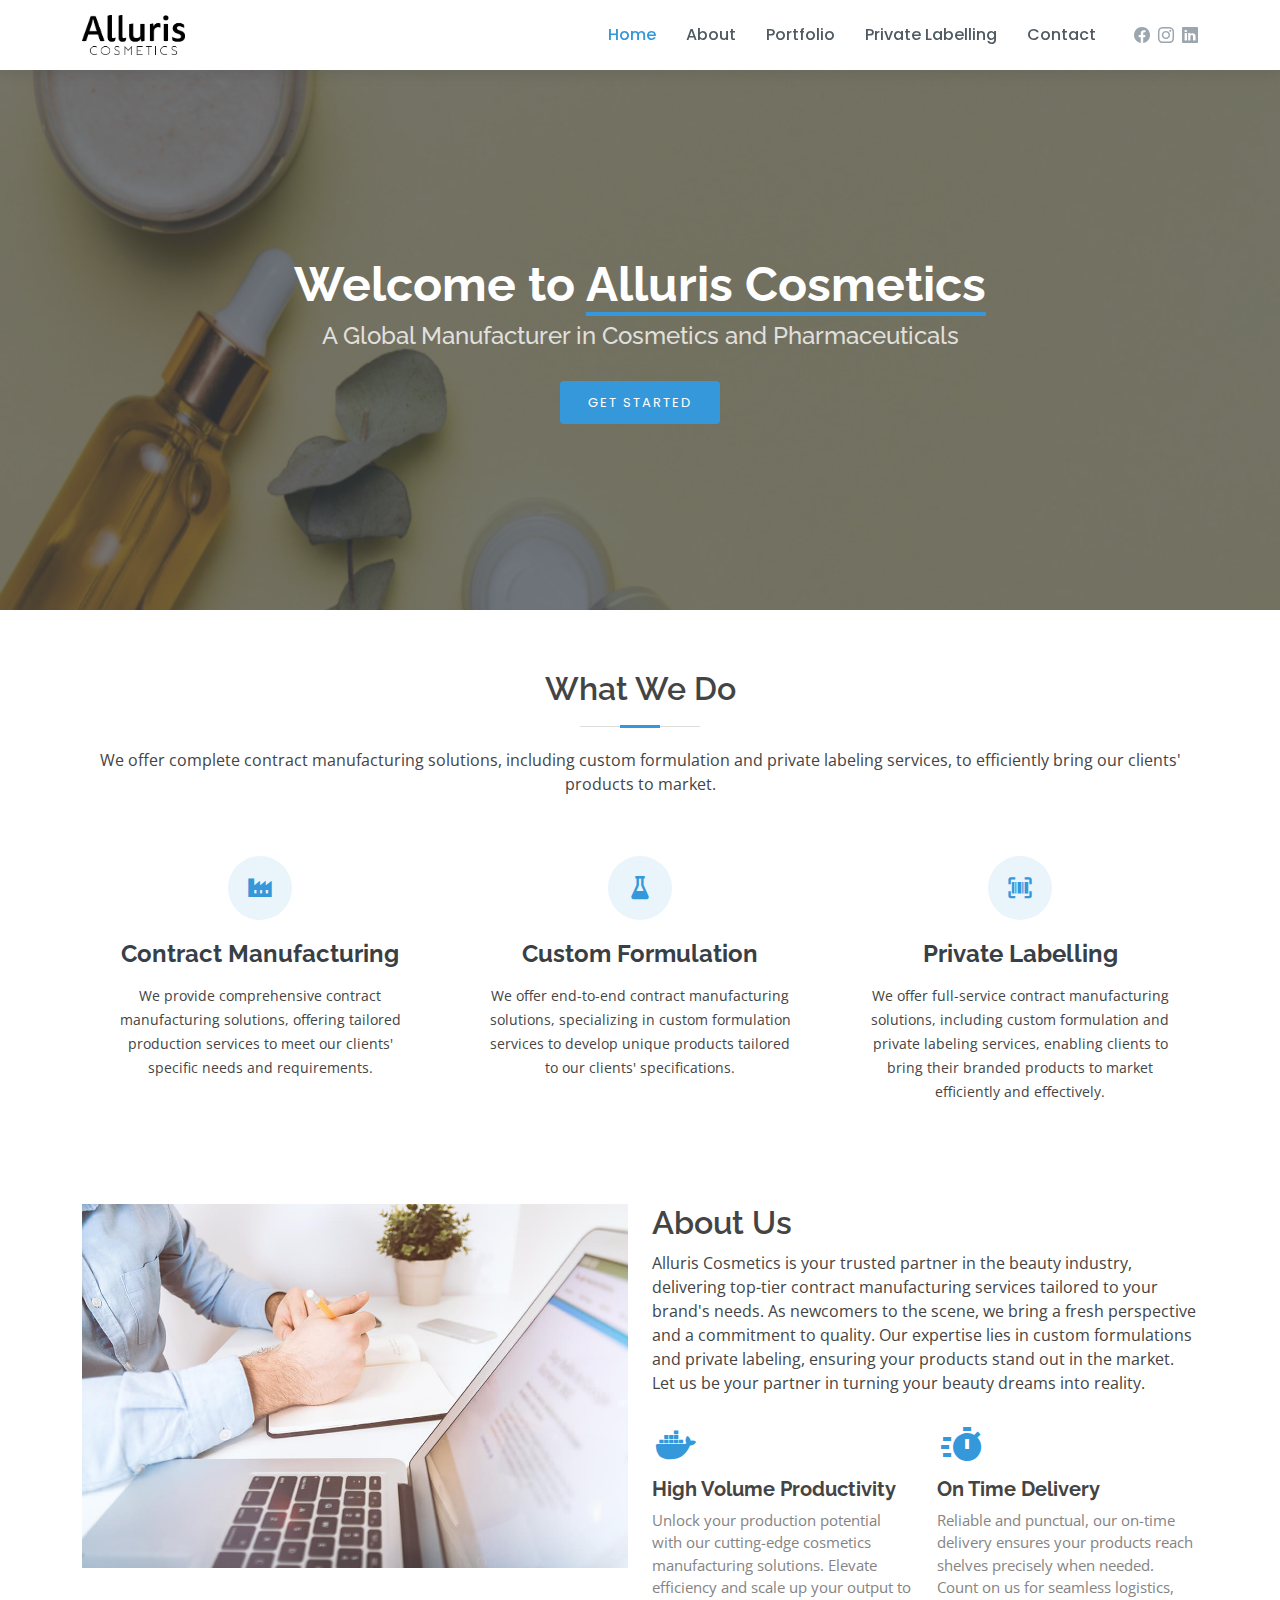
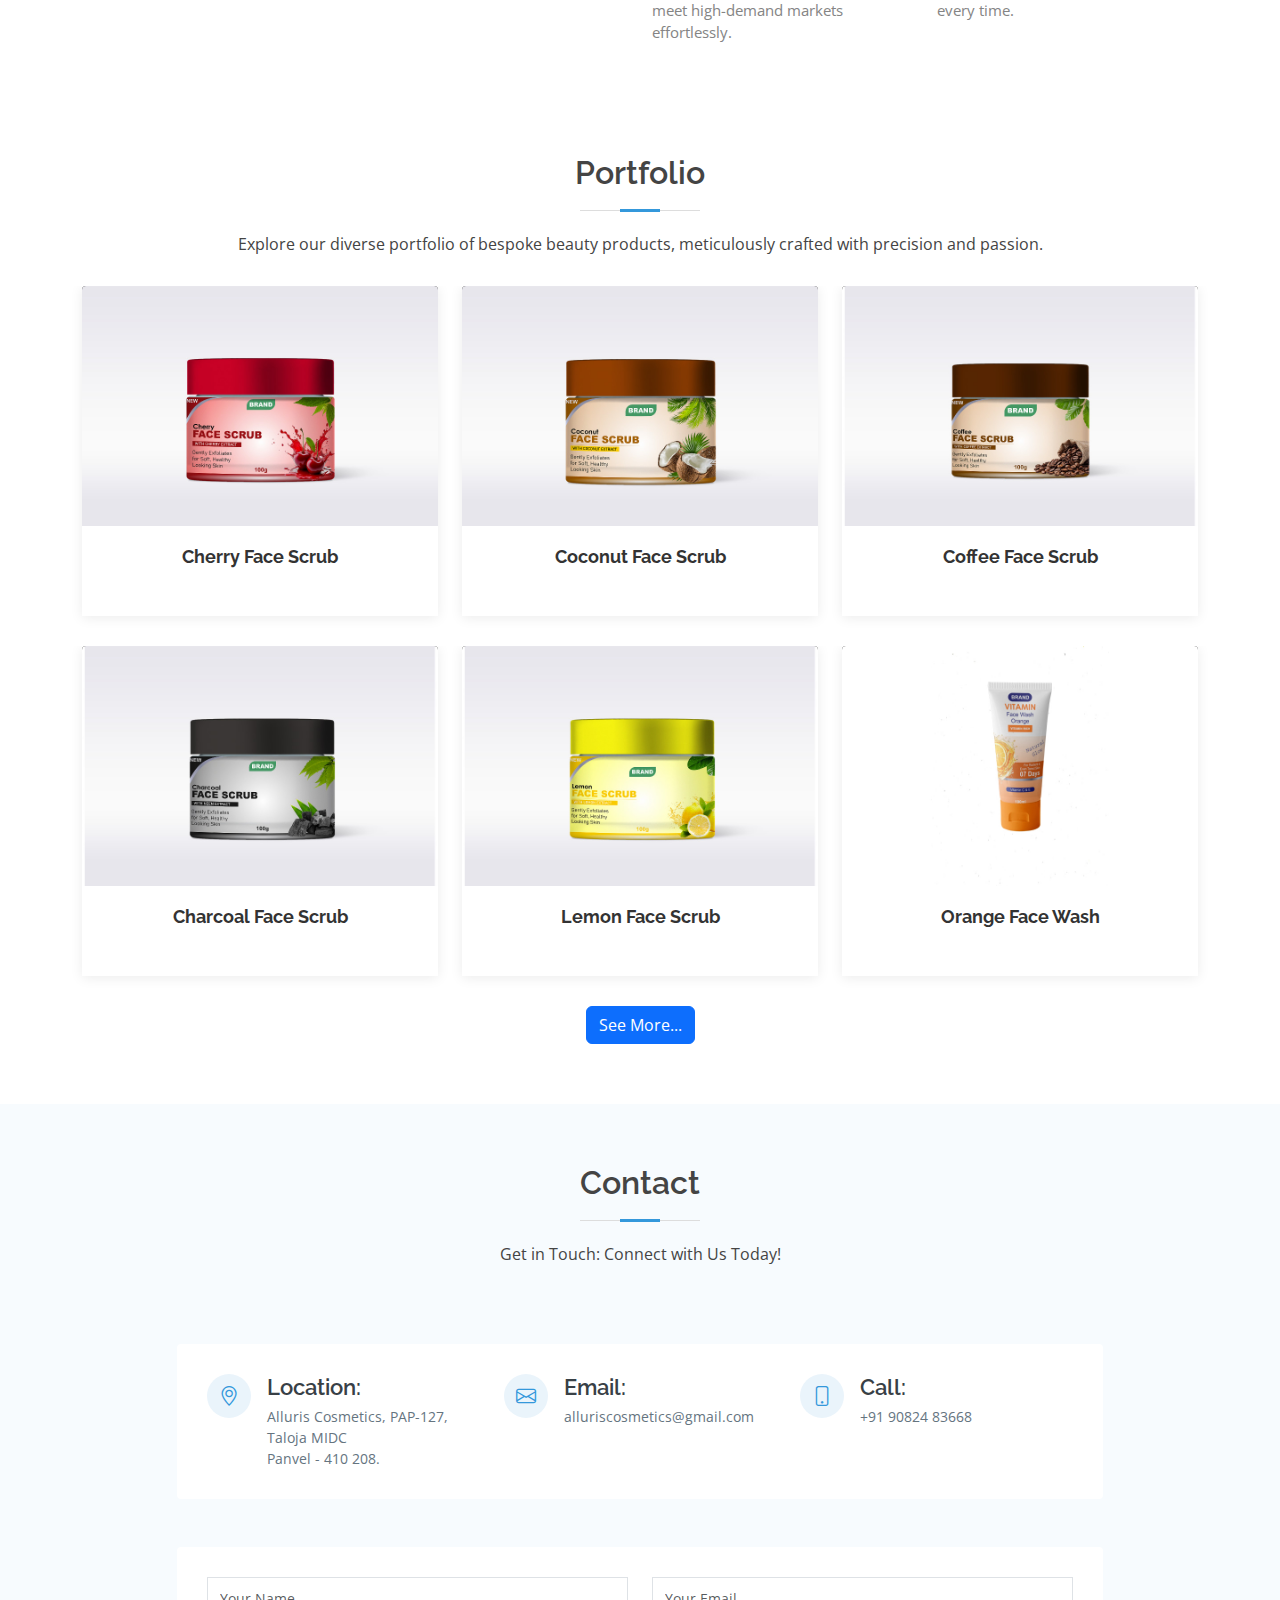
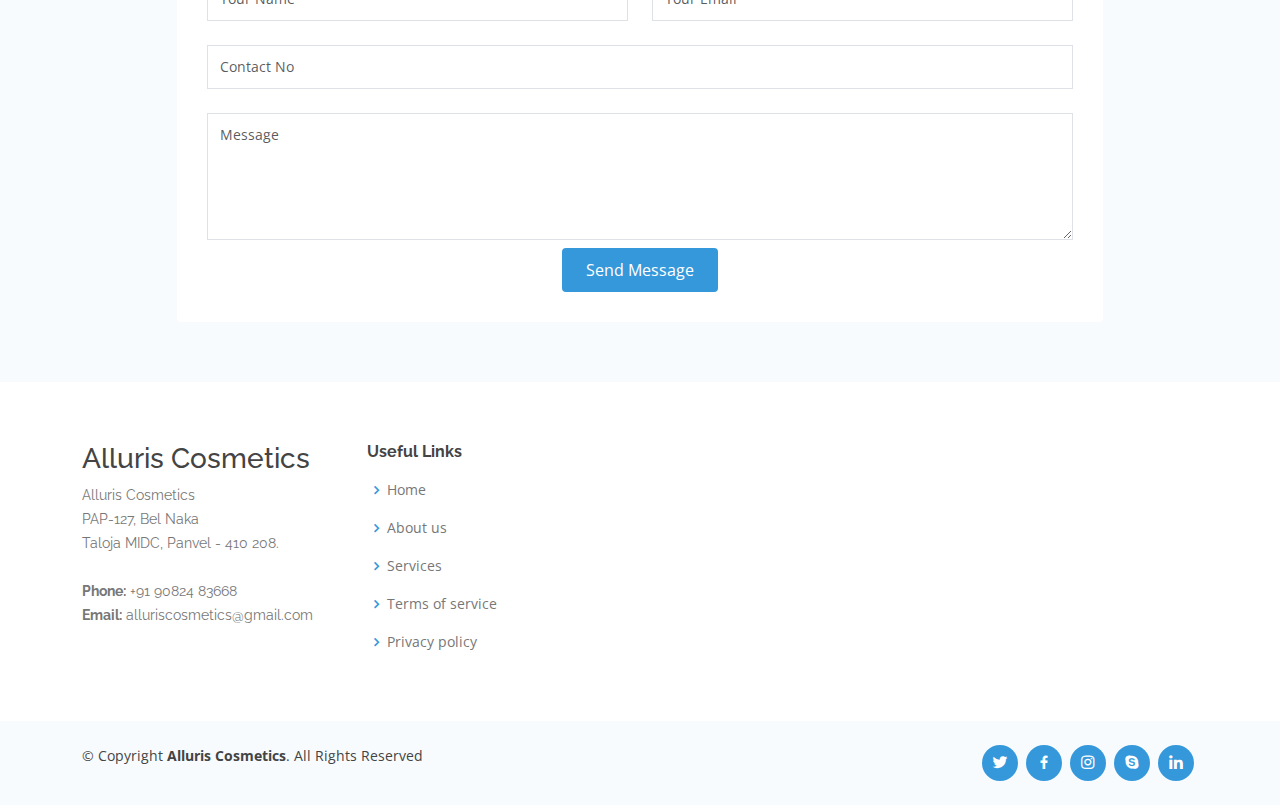
==== index.html @ 61f26ea5 "New Project" ====
<!DOCTYPE html>
<html lang="en">

<head>
  <meta charset="utf-8">
  <meta content="width=device-width, initial-scale=1.0" name="viewport">

  <title>Alluris Cosmetics</title>
  <meta content="" name="description">
  <meta content="" name="keywords">

  <!-- Favicons -->
  <link href="assets/img/favicon.png" rel="icon">
  <link href="assets/img/apple-touch-icon.png" rel="apple-touch-icon">

  <!-- Google Fonts -->
  <link href="https://fonts.googleapis.com/css?family=Open+Sans:300,300i,400,400i,600,600i,700,700i|Raleway:300,300i,400,400i,500,500i,600,600i,700,700i|Poppins:300,300i,400,400i,500,500i,600,600i,700,700i" rel="stylesheet">

  <!-- Vendor CSS Files -->
  <link href="assets/vendor/bootstrap/css/bootstrap.min.css" rel="stylesheet">
  <link href="assets/vendor/bootstrap-icons/bootstrap-icons.css" rel="stylesheet">
  <link href="assets/vendor/boxicons/css/boxicons.min.css" rel="stylesheet">
  <link href="assets/vendor/glightbox/css/glightbox.min.css" rel="stylesheet">
  <link href="assets/vendor/swiper/swiper-bundle.min.css" rel="stylesheet">

  <!-- Template Main CSS File -->
  <link href="assets/css/style.css" rel="stylesheet">

  <!-- =======================================================
  * Template Name: Lumia
  * Template URL: https://bootstrapmade.com/lumia-bootstrap-business-template/
  * Updated: Mar 17 2024 with Bootstrap v5.3.3
  * Author: BootstrapMade.com
  * License: https://bootstrapmade.com/license/
  ======================================================== -->
</head>

<body>

  <!-- ======= Header ======= -->
  <header id="header" class="fixed-top d-flex align-items-center">
    <div class="container d-flex align-items-center">

      <div class="logo me-auto">
        <!--<h1><a href="index.html">Alluris Cosmetics</a></h1> -->
        <!-- Uncomment below if you prefer to use an image logo -->
         <a href="index.html"><img src="assets/img/logo.png" alt="" class="img-fluid"></a>
      </div>

      <nav id="navbar" class="navbar order-last order-lg-0">
        <ul>
          <li><a class="nav-link scrollto active" href="index.html">Home</a></li>
          <li><a class="nav-link scrollto" href="aboutus.html">About</a></li>
          <li><a class="nav-link scrollto " href="portfolio.html">Portfolio</a></li>
          <li><a class="nav-link scrollto" href="privatelabelling.html">Private Labelling</a></li>
          <!-- <li class="dropdown"><a href="#"><span>Drop Down</span> <i class="bi bi-chevron-down"></i></a>
            <ul>
              <li><a href="#">Drop Down 1</a></li>
              <li class="dropdown"><a href="#"><span>Deep Drop Down</span> <i class="bi bi-chevron-right"></i></a>
                <ul>
                  <li><a href="#">Deep Drop Down 1</a></li>
                  <li><a href="#">Deep Drop Down 2</a></li>
                  <li><a href="#">Deep Drop Down 3</a></li>
                  <li><a href="#">Deep Drop Down 4</a></li>
                  <li><a href="#">Deep Drop Down 5</a></li>
                </ul>
              </li>
              <li><a href="#">Drop Down 2</a></li>
              <li><a href="#">Drop Down 3</a></li>
              <li><a href="#">Drop Down 4</a></li>
            </ul>
          </li> -->
          <li><a class="nav-link scrollto" href="contactus.html">Contact</a></li>
        </ul>
        <i class="bi bi-list mobile-nav-toggle"></i>
      </nav><!-- .navbar -->

      <div class="header-social-links d-flex align-items-center">
        <a href="https://www.facebook.com/profile.php?id=61558745377913" class="facebook"><i class="bi bi-facebook"></i></a>
        <a href="https://www.instagram.com/alluriscosmetics/" class="instagram"><i class="bi bi-instagram"></i></a>
        <a href="https://www.linkedin.com/in/alluriscosmetics/" class="linkedin"><i class="bi bi-linkedin"></i></i></a>
      </div>

    </div>
  </header><!-- End Header -->

  <!-- ======= Hero Section ======= -->
  <section id="hero" class="d-flex flex-column justify-content-center align-items-center">
    <div class="container text-center text-md-left" data-aos="fade-up">
      <h1>Welcome to <span>Alluris Cosmetics</span></h1>
      <h2>A Global Manufacturer in Cosmetics and Pharmaceuticals</h2>
      <a href="#about" class="btn-get-started scrollto">Get Started</a>
    </div>
  </section><!-- End Hero -->

  <main id="main">

    <!-- ======= What We Do Section ======= -->
    <section id="what-we-do" class="what-we-do">
      <div class="container">

        <div class="section-title">
          <h2>What We Do</h2>
          <p>We offer complete contract manufacturing solutions, including custom formulation and private labeling services, to efficiently bring our clients' products to market.</p>
        </div>

        <div class="row">
          <div class="col-lg-4 col-md-6 d-flex align-items-stretch">
            <div class="icon-box">
              <div class="icon"><i class="bx bxs-factory"></i></div>
              <h4><a href="">Contract Manufacturing</a></h4>
              <p>We provide comprehensive contract manufacturing solutions, offering tailored production services to meet our clients' specific needs and requirements.</p>
            </div>
          </div>

          <div class="col-lg-4 col-md-6 d-flex align-items-stretch mt-4 mt-md-0">
            <div class="icon-box">
              <div class="icon"><i class="bx bxs-flask"></i></div>
              <h4><a href="">Custom Formulation</a></h4>
              <p>We offer end-to-end contract manufacturing solutions, specializing in custom formulation services to develop unique products tailored to our clients' specifications.</p>
            </div>
          </div>

          <div class="col-lg-4 col-md-6 d-flex align-items-stretch mt-4 mt-lg-0">
            <div class="icon-box">
              <div class="icon"><i class='bx bx-barcode-reader'></i></div>
              <h4><a href="">Private Labelling</a></h4>
              <p>We offer full-service contract manufacturing solutions, including custom formulation and private labeling services, enabling clients to bring their branded products to market efficiently and effectively.</p>
            </div>
          </div>

        </div>

      </div>
    </section><!-- End What We Do Section -->

    <!-- ======= About Section ======= -->
    <section id="about" class="about">
      <div class="container">

        <div class="row">
          <div class="col-lg-6">
            <img src="assets/img/about.jpg" class="img-fluid" alt="">
          </div>
          <div class="col-lg-6 pt-4 pt-lg-0">
            <h3>About Us</h3>
            <p>
              Alluris Cosmetics is your trusted partner in the beauty industry, delivering top-tier contract manufacturing services tailored to your brand's needs. As newcomers to the scene, we bring a fresh perspective and a commitment to quality. Our expertise lies in custom formulations and private labeling, ensuring your products stand out in the market. Let us be your partner in turning your beauty dreams into reality.
            </p>
           <!-- <ul>
              <li><i class="bx bx-check-double"></i> Ullamco laboris nisi ut aliquip ex ea commodo consequat.</li>
              <li><i class="bx bx-check-double"></i> Duis aute irure dolor in reprehenderit in voluptate velit.</li>
            </ul> -->
            
            <div class="row icon-boxes">
              <div class="col-md-6">
               <i class='bx bxl-docker'></i>
                <h4>High Volume Productivity</h4>
                <p>Unlock your production potential with our cutting-edge cosmetics manufacturing solutions. Elevate efficiency and scale up your output to meet high-demand markets effortlessly.</p>
              </div>
              <div class="col-md-6 mt-4 mt-md-0">
                <i class='bx bxs-timer'></i>
                <h4>On Time Delivery</h4>
                <p>Reliable and punctual, our on-time delivery ensures your products reach shelves precisely when needed. Count on us for seamless logistics, every time.</p>
              </div>
            </div>

          </div>
        </div>

      </div>
    </section><!-- End About Section -->

    <br>

    <!-- ======= Counts Section ======= -->
  

    <!-- ======= Portfolio Section ======= -->
    <section id="portfolio" class="portfolio">
      <div class="container">

        <div class="section-title">
          <h2>Portfolio</h2>
          <p>Explore our diverse portfolio of bespoke beauty products, meticulously crafted with precision and passion.</p>
        </div>

        <!--
        <div class="row">
          <div class="col-lg-12">
            <ul id="portfolio-flters">
              <li data-filter="*" class="filter-active">All</li>
              <li data-filter=".filter-app">Face Wash</li>
              <li data-filter=".filter-card">Hair Oil & Conditioner</li>
              <li data-filter=".filter-web">Face Scrub</li>
               <li data-filter=".filter-web">Hair Shampoo</li>
               <li data-filter=".filter-web">Hair Serum</li>
            </ul>
          </div>
        </div>
      -->

        <div class="row portfolio-container">

          <div class="col-lg-4 col-md-6 portfolio-item filter-app wow fadeInUp">
            <div class="portfolio-wrap">
              <figure>
                <img src="assets/img/portfolio/portfolio-1.jpg" class="img-fluid" alt="">
                <a href="assets/img/portfolio/portfolio-1.jpg" data-gallery="portfolioGallery" class="link-preview portfolio-lightbox" title="Preview"><i class="bx bx-plus"></i></a>
                <!--<a href="portfolio-details.html" class="link-details" title="More Details"><i class="bx bx-link"></i></a>-->
              </figure>

              <div class="portfolio-info">
                <h4><a href="portfolio-details.html">Cherry Face Scrub</a></h4>
                <p></p>
              </div>
            </div>
          </div>

          <div class="col-lg-4 col-md-6 portfolio-item filter-web wow fadeInUp" data-wow-delay="0.1s">
            <div class="portfolio-wrap">
              <figure>
                <img src="assets/img/portfolio/portfolio-2.jpg" class="img-fluid" alt="">
                <a href="assets/img/portfolio/portfolio-2.jpg" class="link-preview portfolio-lightbox" data-gallery="portfolioGallery" title="Preview"><i class="bx bx-plus"></i></a>
                <a href="portfolio-details.html" class="link-details" title="More Details"><i class="bx bx-link"></i></a>
              </figure>

              <div class="portfolio-info">
                <h4><a href="portfolio-details.html">Coconut Face Scrub</a></h4>
                <p></p>
              </div>
            </div>
          </div>

          <div class="col-lg-4 col-md-6 portfolio-item filter-app wow fadeInUp" data-wow-delay="0.2s">
            <div class="portfolio-wrap">
              <figure>
                <img src="assets/img/portfolio/portfolio-3.jpg" class="img-fluid" alt="">
                <a href="assets/img/portfolio/portfolio-3.jpg" class="link-preview portfolio-lightbox" data-gallery="portfolioGallery" title="Preview"><i class="bx bx-plus"></i></a>
                <a href="portfolio-details.html" class="link-details" title="More Details"><i class="bx bx-link"></i></a>
              </figure>

              <div class="portfolio-info">
                <h4><a href="portfolio-details.html">Coffee Face Scrub</a></h4>
                <p></p>
              </div>
            </div>
          </div>

          <div class="col-lg-4 col-md-6 portfolio-item filter-card wow fadeInUp">
            <div class="portfolio-wrap">
              <figure>
                <img src="assets/img/portfolio/portfolio-4.jpg" class="img-fluid" alt="">
                <a href="assets/img/portfolio/portfolio-4.jpg" class="link-preview portfolio-lightbox" data-gallery="portfolioGallery" title="Preview"><i class="bx bx-plus"></i></a>
                <a href="portfolio-details.html" class="link-details" title="More Details"><i class="bx bx-link"></i></a>
              </figure>

              <div class="portfolio-info">
                <h4><a href="portfolio-details.html">Charcoal Face Scrub</a></h4>
                <p></p>
              </div>
            </div>
          </div>

          <div class="col-lg-4 col-md-6 portfolio-item filter-web wow fadeInUp" data-wow-delay="0.1s">
            <div class="portfolio-wrap">
              <figure>
                <img src="assets/img/portfolio/portfolio-5.jpg" class="img-fluid" alt="">
                <a href="assets/img/portfolio/portfolio-5.jpg" class="link-preview portfolio-lightbox" data-gallery="portfolioGallery" title="Preview"><i class="bx bx-plus"></i></a>
                <a href="portfolio-details.html" class="link-details" title="More Details"><i class="bx bx-link"></i></a>
              </figure>

              <div class="portfolio-info">
                <h4><a href="portfolio-details.html">Lemon Face Scrub</a></h4>
                <p></p>
              </div>
            </div>
          </div>

          <div class="col-lg-4 col-md-6 portfolio-item filter-app wow fadeInUp" data-wow-delay="0.2s">
            <div class="portfolio-wrap">
              <figure>
                <img src="assets/img/portfolio/portfolio-6.jpg" class="img-fluid" alt="">
                <a href="assets/img/portfolio/portfolio-6.jpg" class="link-preview portfolio-lightbox" data-gallery="portfolioGallery" title="Preview"><i class="bx bx-plus"></i></a>
                <a href="portfolio-details.html" class="link-details" title="More Details"><i class="bx bx-link"></i></a>
              </figure>

              <div class="portfolio-info">
                <h4><a href="portfolio-details.html">Orange Face Wash</a></h4>
                <p></p>
              </div>
            </div>
          </div>

           
          
         
            </div>
          </div>

        </div>

      </div>
              <div class="text-center">
                <a href="portfolio.html"
                <button class="btn btn-primary" type="submit"> See More...</button>
              </a>
              </div>
    </section><!-- End Portfolio Section -->


    
          </div>
          <div class="swiper-pagination"></div>
        </div>

      </div>
    </section><!-- End Testimonials Section -->

    

    <!-- ======= Contact Section ======= -->
    <section id="contact" class="contact section-bg">
      <div class="container">

        <div class="section-title">
          <h2>Contact</h2>
          <p>Get in Touch: Connect with Us Today!</p>
        </div>

        <div class="row mt-5 justify-content-center">

          <div class="col-lg-10">

            <div class="info-wrap">
              <div class="row">
                <div class="col-lg-4 info">
                  <i class="bi bi-geo-alt"></i>
                  <h4>Location:</h4>
                  <p>Alluris Cosmetics, PAP-127, Taloja MIDC<br>Panvel - 410 208.</p>
                </div>

                <div class="col-lg-4 info mt-4 mt-lg-0">
                  <i class="bi bi-envelope"></i>
                  <h4>Email:</h4>
                  <p>alluriscosmetics@gmail.com<br></p>
                </div>

                <div class="col-lg-4 info mt-4 mt-lg-0">
                  <i class="bi bi-phone"></i>
                  <h4>Call:</h4>
                  <p>+91 90824 83668<br></p>
                </div>
              </div>
            </div>

          </div>

        </div>

        <div class="row mt-5 justify-content-center">
          <div class="col-lg-10">
            <form method="post" role="form" class="php-email-form" name="contact-us">
              <div class="row">
                <div class="col-md-6 form-group">
                  <input type="text" name="name" class="form-control" id="name" placeholder="Your Name" required>
                </div>
                <div class="col-md-6 form-group mt-3 mt-md-0">
                  <input type="email" class="form-control" name="email" id="email" placeholder="Your Email" required>
                </div>
              </div>
              <div class="form-group mt-3">
                <input type="text" class="form-control" name="contact" id="contact" placeholder="Contact No" required>
              </div>
              <div class="form-group mt-3">
                <textarea class="form-control" name="message" rows="5" placeholder="Message" required></textarea>
              </div>
              <div class="text-center"><button type="submit">Send Message</button></div>
            </form>
          </div>

        </div>

      </div>
    </section><!-- End Contact Section -->

  </main><!-- End #main -->

  <!-- ======= Footer ======= -->
  <footer id="footer">

    <div class="footer-top">
      <div class="container">
        <div class="row">

          <div class="col-lg-3 col-md-6 footer-contact">
            <h3>Alluris Cosmetics</h3>
            <p>
              Alluris Cosmetics <br>
              PAP-127, Bel Naka<br>
              Taloja MIDC, Panvel - 410 208.  <br><br>
              <strong>Phone:</strong> +91 90824 83668<br>
              <strong>Email:</strong> alluriscosmetics@gmail.com<br>
            </p>
          </div>

          <div class="col-lg-2 col-md-6 footer-links">
            <h4>Useful Links</h4>
            <ul>
              <li><i class="bx bx-chevron-right"></i> <a href="index.html">Home</a></li>
              <li><i class="bx bx-chevron-right"></i> <a href="aboutus.html">About us</a></li>
              <li><i class="bx bx-chevron-right"></i> <a href="privatelabelling.html">Services</a></li>
              <li><i class="bx bx-chevron-right"></i> <a href="terms.html">Terms of service</a></li>
              <li><i class="bx bx-chevron-right"></i> <a href="privacy.html">Privacy policy</a></li>
            </ul>
          </div>

          
          
        </div>
      </div>
    </div>

    <div class="container d-md-flex py-4">

      <div class="me-md-auto text-center text-md-start">
        <div class="copyright">
          &copy; Copyright <strong><span>Alluris Cosmetics</span></strong>. All Rights Reserved
        </div>
        
      </div>
      <div class="social-links text-center text-md-right pt-3 pt-md-0">
        <a href="#" class="twitter"><i class="bx bxl-twitter"></i></a>
        <a href="#" class="facebook"><i class="bx bxl-facebook"></i></a>
        <a href="#" class="instagram"><i class="bx bxl-instagram"></i></a>
        <a href="#" class="google-plus"><i class="bx bxl-skype"></i></a>
        <a href="#" class="linkedin"><i class="bx bxl-linkedin"></i></a>
      </div>
    </div>
  </footer><!-- End Footer -->

  <a href="#" class="back-to-top d-flex align-items-center justify-content-center"><i class="bi bi-arrow-up-short"></i></a>

  <!-- Vendor JS Files -->
  <script src="assets/vendor/purecounter/purecounter_vanilla.js"></script>
  <script src="assets/vendor/bootstrap/js/bootstrap.bundle.min.js"></script>
  <script src="assets/vendor/glightbox/js/glightbox.min.js"></script>
  <script src="assets/vendor/isotope-layout/isotope.pkgd.min.js"></script>
  <script src="assets/vendor/swiper/swiper-bundle.min.js"></script>
  <script src="assets/vendor/waypoints/noframework.waypoints.js"></script>
  <script src="assets/vendor/php-email-form/validate.js"></script>

  <!-- Template Main JS File -->
  <script src="assets/js/main.js"></script>
  <!-- Contact Us Form Script -->
  <script>
    const scriptURL = 'https://script.google.com/macros/s/AKfycbzO4-6dVVXsYbUHNkbYD-xlBTiuam9GGx70Csy3bMYrSvjcQpWye6TDXA37a2GOwWjpnQ/exec'

const form = document.forms['contact-us']

form.addEventListener('submit', e => {
  e.preventDefault()
  fetch(scriptURL, { method: 'POST', body: new FormData(form)})
  .then(response => alert("Thank you! your form is submitted successfully." ))
  .then(() => { window.location.reload(); })
  .catch(error => console.error('Error!', error.message))
})
  </script>

</body>

</html>
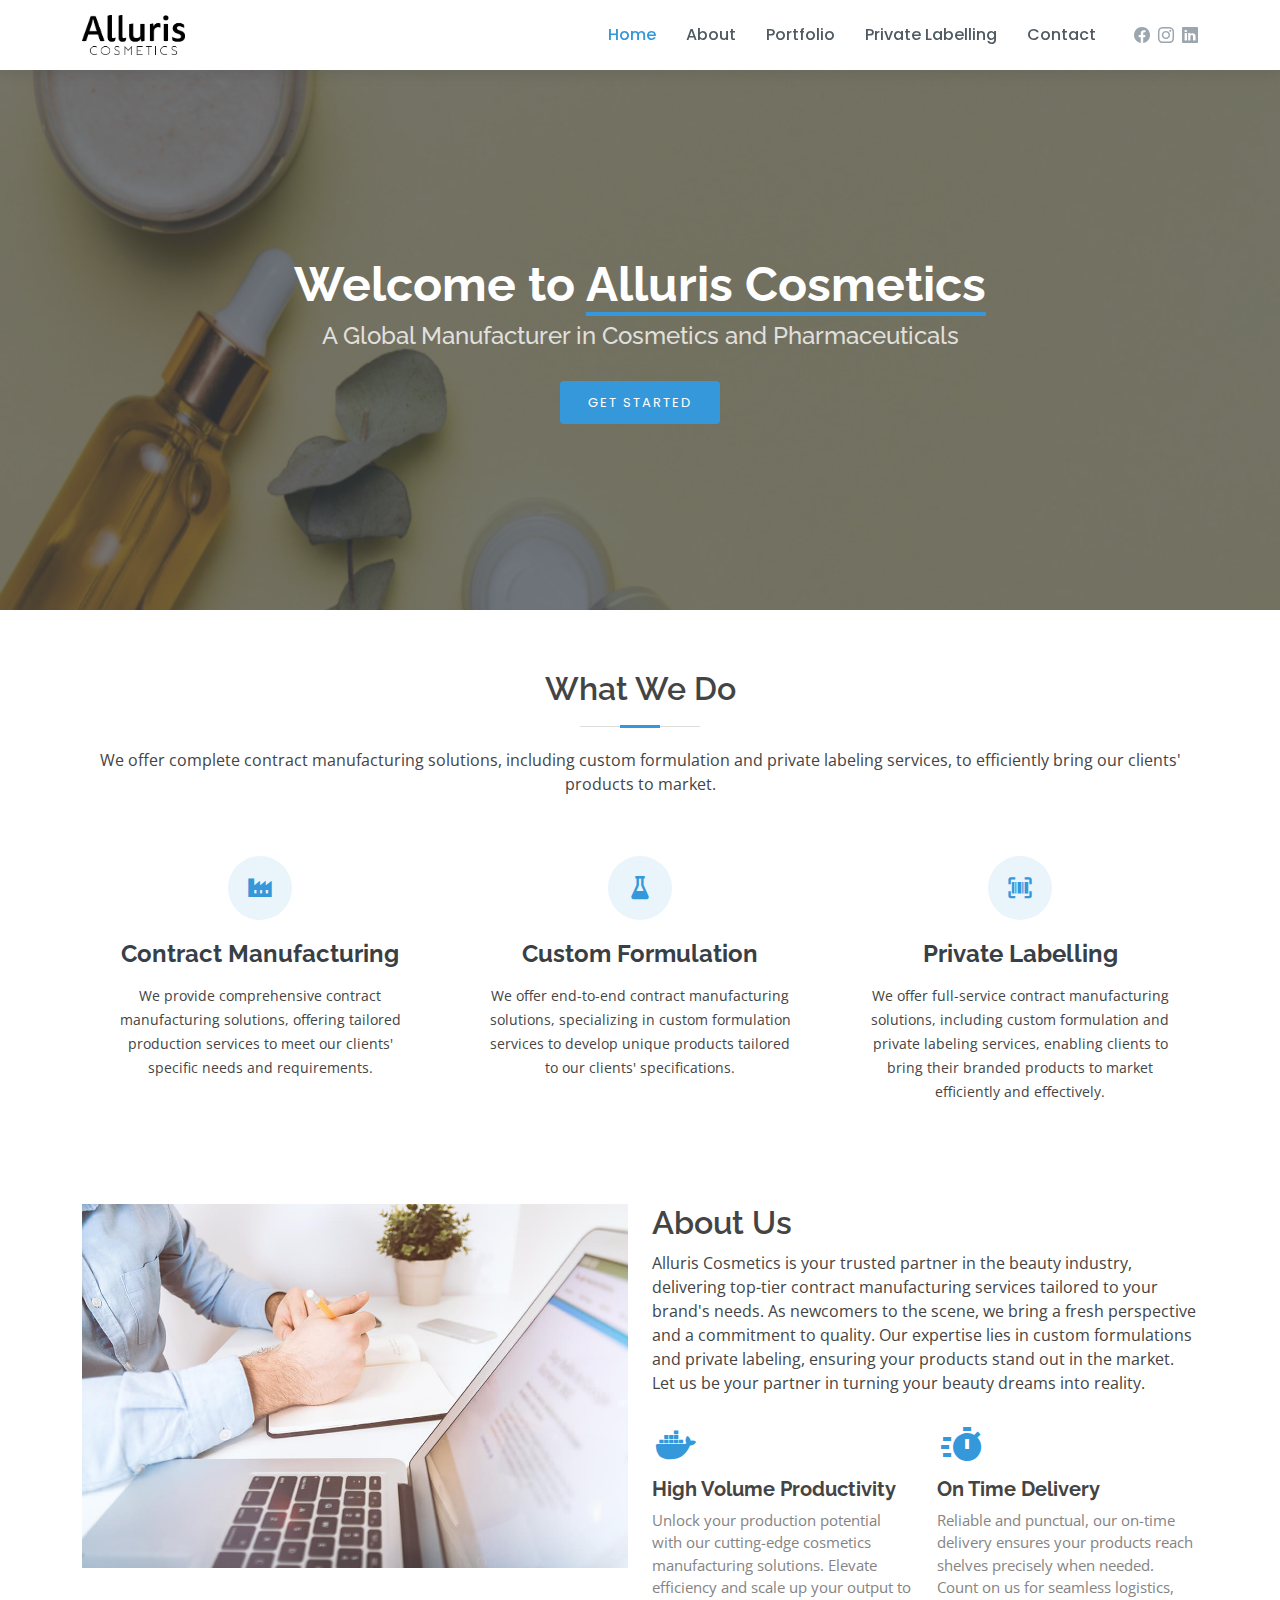
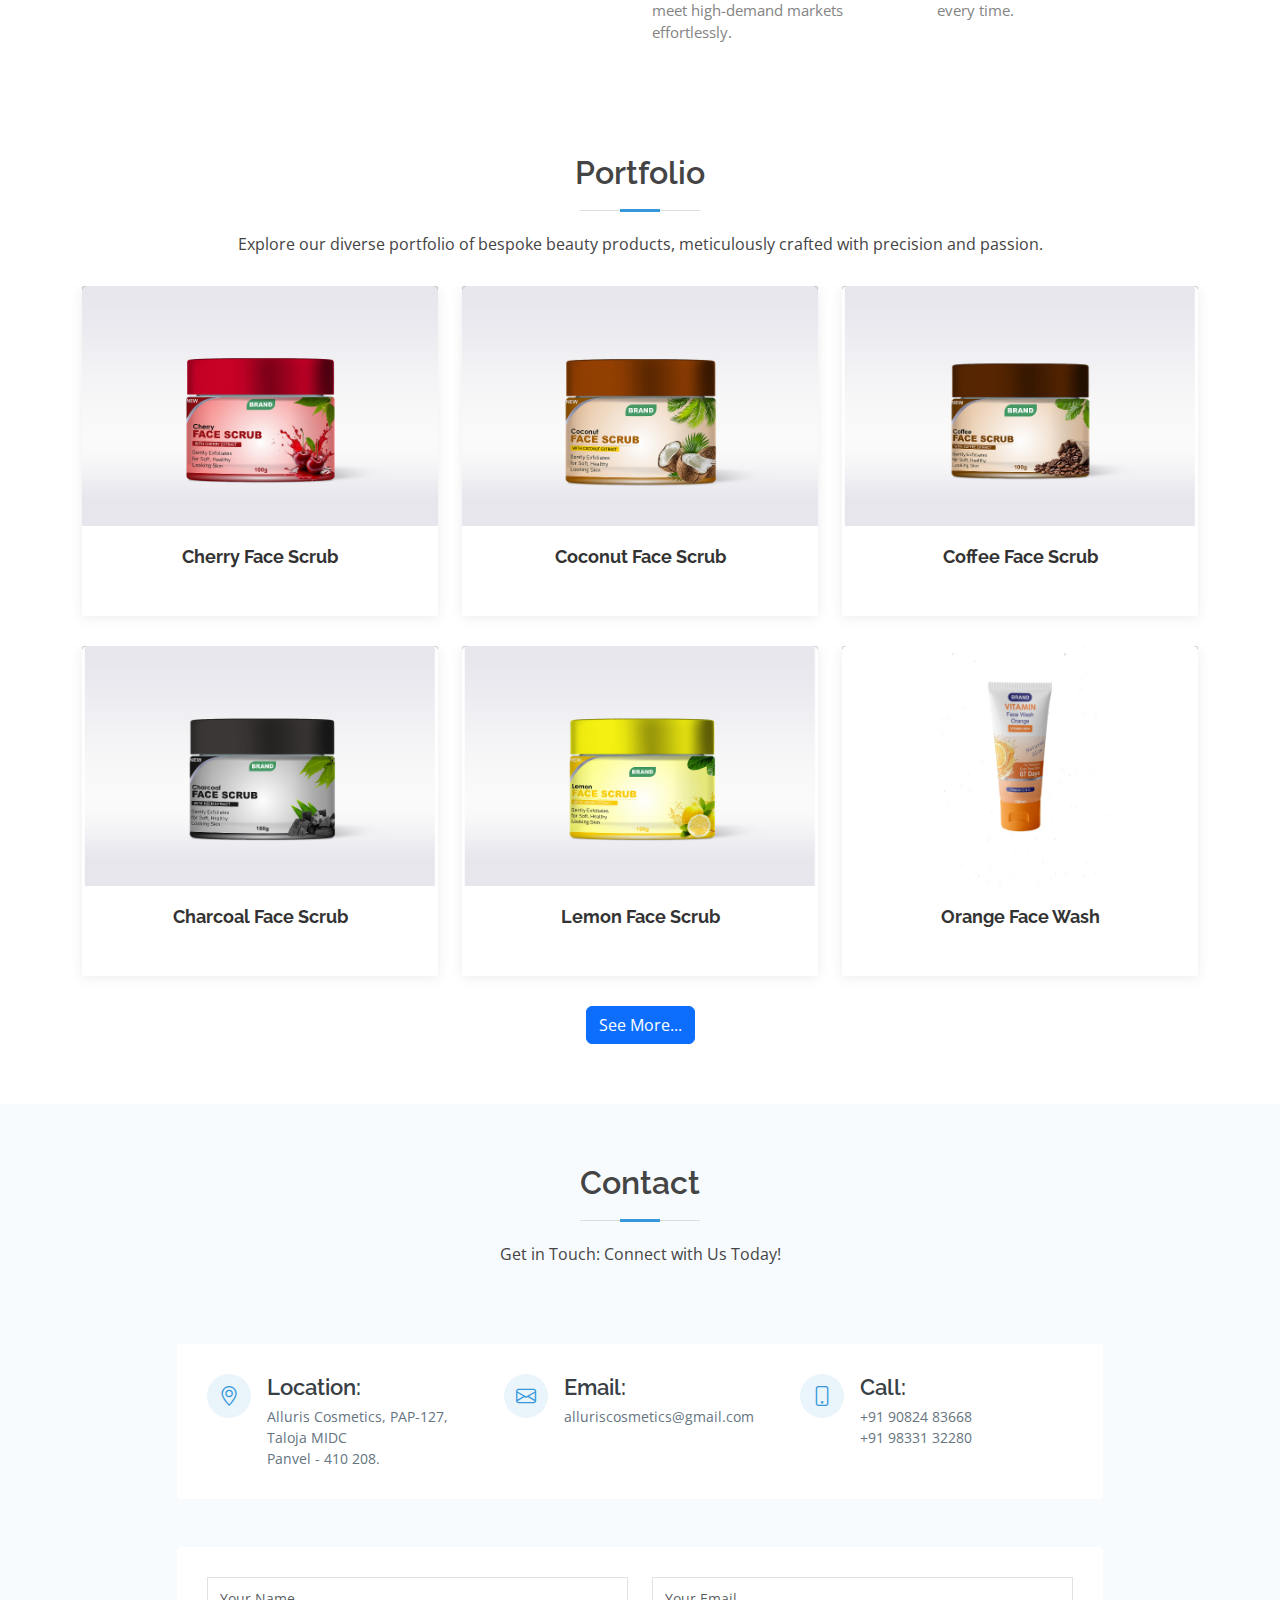
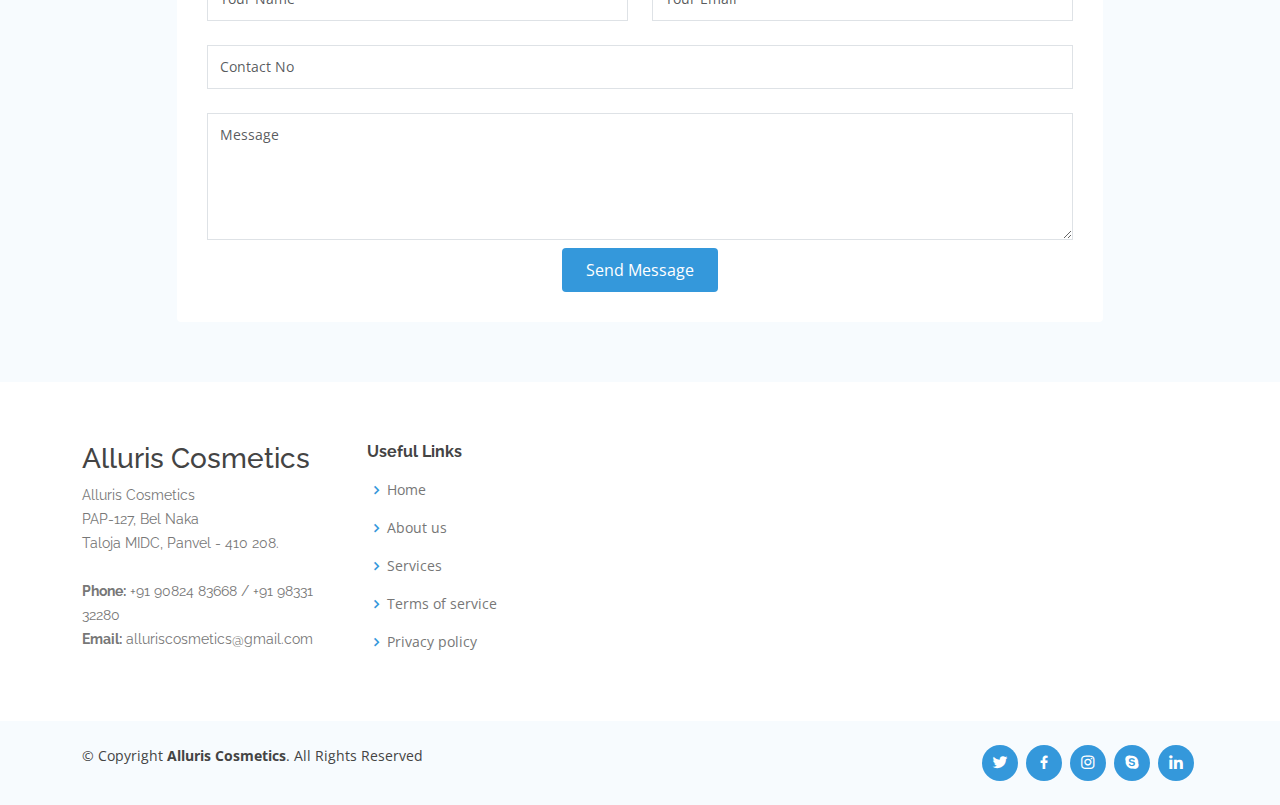
==== commit 72b5f377: "Contact Details Update" ====
--- a/index.html
+++ b/index.html
@@ -349,7 +349,8 @@
                 <div class="col-lg-4 info mt-4 mt-lg-0">
                   <i class="bi bi-phone"></i>
                   <h4>Call:</h4>
-                  <p>+91 90824 83668<br></p>
+                  <p>+91 90824 83668<br>
+                     +91 98331 32280<br></p>
                 </div>
               </div>
             </div>
@@ -399,7 +400,7 @@
               Alluris Cosmetics <br>
               PAP-127, Bel Naka<br>
               Taloja MIDC, Panvel - 410 208.  <br><br>
-              <strong>Phone:</strong> +91 90824 83668<br>
+              <strong>Phone:</strong> +91 90824 83668 / +91 98331 32280 <br>
               <strong>Email:</strong> alluriscosmetics@gmail.com<br>
             </p>
           </div>
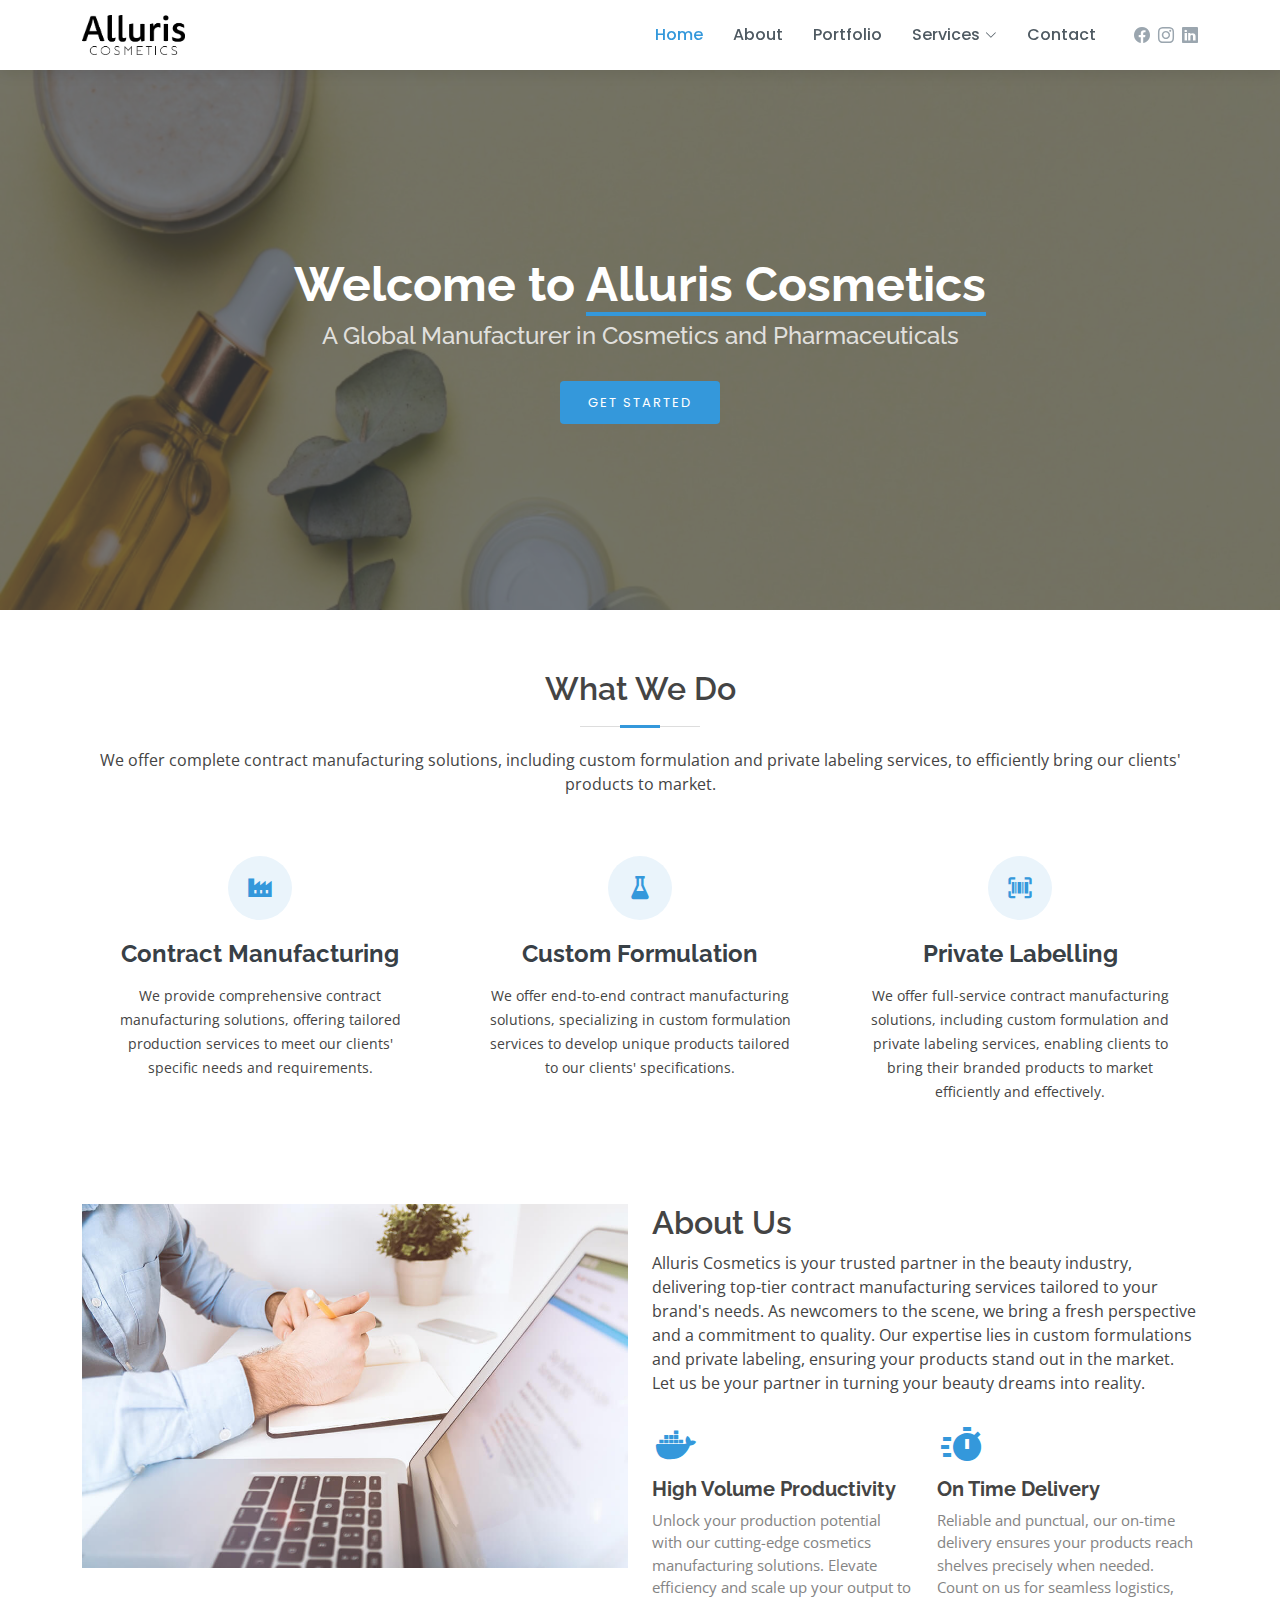
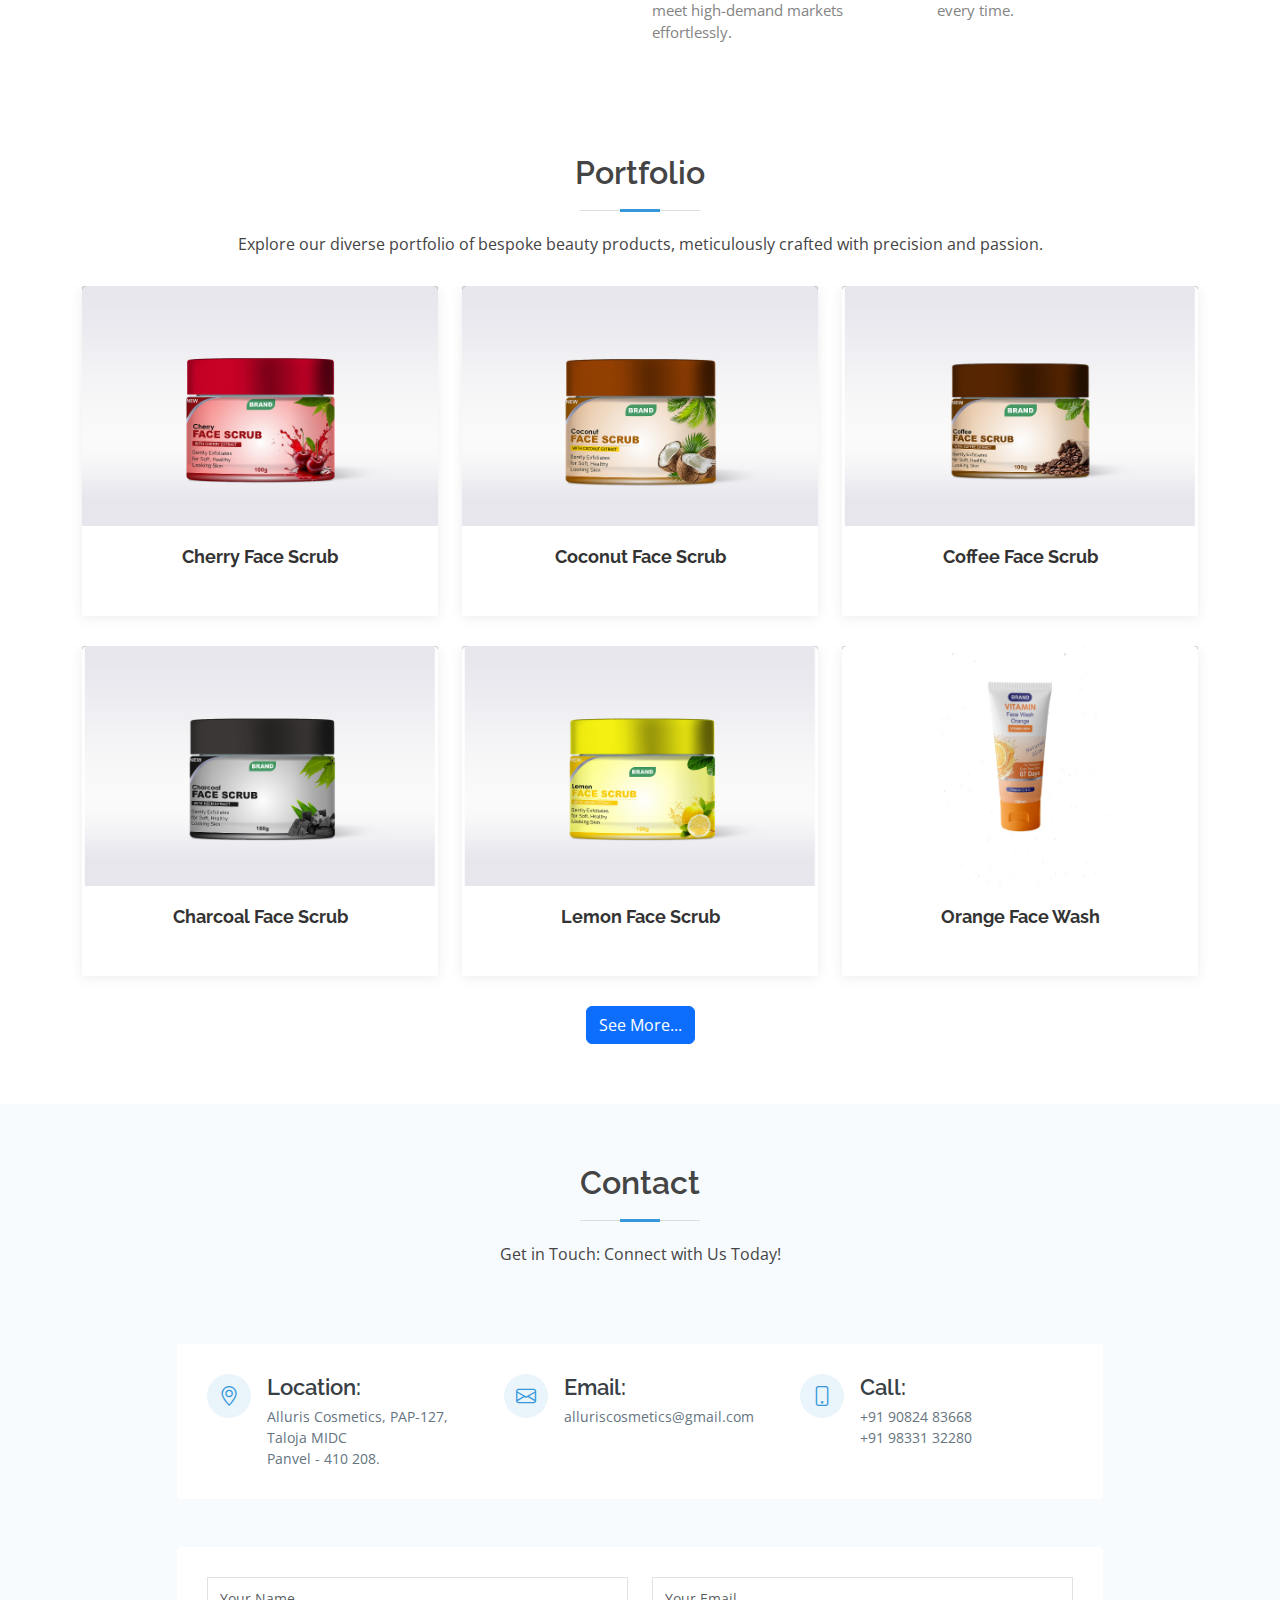
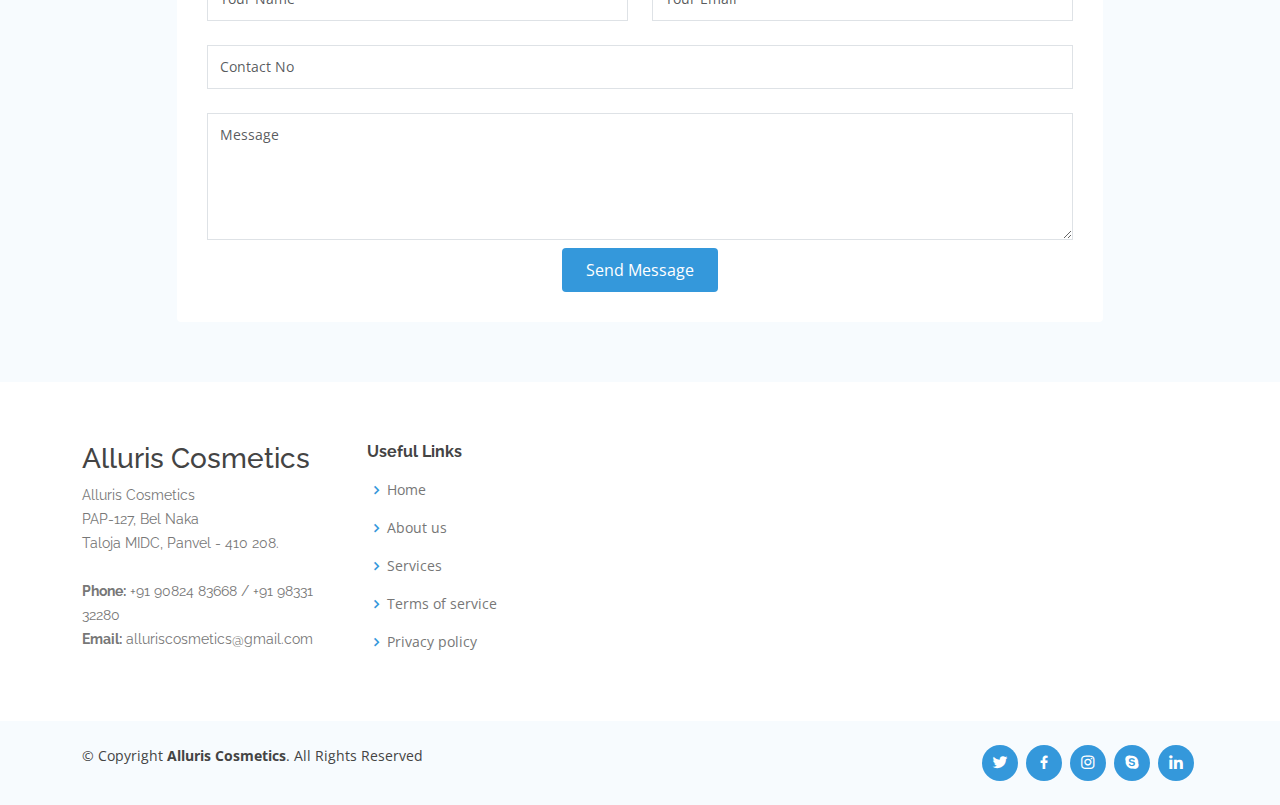
==== commit ad554152: "New Page Updates" ====
--- a/index.html
+++ b/index.html
@@ -52,11 +52,11 @@
           <li><a class="nav-link scrollto active" href="index.html">Home</a></li>
           <li><a class="nav-link scrollto" href="aboutus.html">About</a></li>
           <li><a class="nav-link scrollto " href="portfolio.html">Portfolio</a></li>
-          <li><a class="nav-link scrollto" href="privatelabelling.html">Private Labelling</a></li>
-          <!-- <li class="dropdown"><a href="#"><span>Drop Down</span> <i class="bi bi-chevron-down"></i></a>
+          
+           <li class="dropdown"><a href="#"><span>Services</span> <i class="bi bi-chevron-down"></i></a>
             <ul>
-              <li><a href="#">Drop Down 1</a></li>
-              <li class="dropdown"><a href="#"><span>Deep Drop Down</span> <i class="bi bi-chevron-right"></i></a>
+              <li><a href="privatelabelling.html">Private Labelling</a></li>
+              <!--<li class="dropdown"><a href="#"><span>Deep Drop Down</span> <i class="bi bi-chevron-right"></i></a>
                 <ul>
                   <li><a href="#">Deep Drop Down 1</a></li>
                   <li><a href="#">Deep Drop Down 2</a></li>
@@ -64,12 +64,12 @@
                   <li><a href="#">Deep Drop Down 4</a></li>
                   <li><a href="#">Deep Drop Down 5</a></li>
                 </ul>
-              </li>
-              <li><a href="#">Drop Down 2</a></li>
-              <li><a href="#">Drop Down 3</a></li>
-              <li><a href="#">Drop Down 4</a></li>
+              </li> -->
+              <li><a href="services.html">What We Offer</a></li>
+              <li><a href="#">Why Us</a></li>
+              <li><a href="#">Business Opportunities</a></li>
             </ul>
-          </li> -->
+          </li>
           <li><a class="nav-link scrollto" href="contactus.html">Contact</a></li>
         </ul>
         <i class="bi bi-list mobile-nav-toggle"></i>
@@ -393,7 +393,7 @@
     <div class="footer-top">
       <div class="container">
         <div class="row">
-
+          <!-- New Contact Details Added -->
           <div class="col-lg-3 col-md-6 footer-contact">
             <h3>Alluris Cosmetics</h3>
             <p>
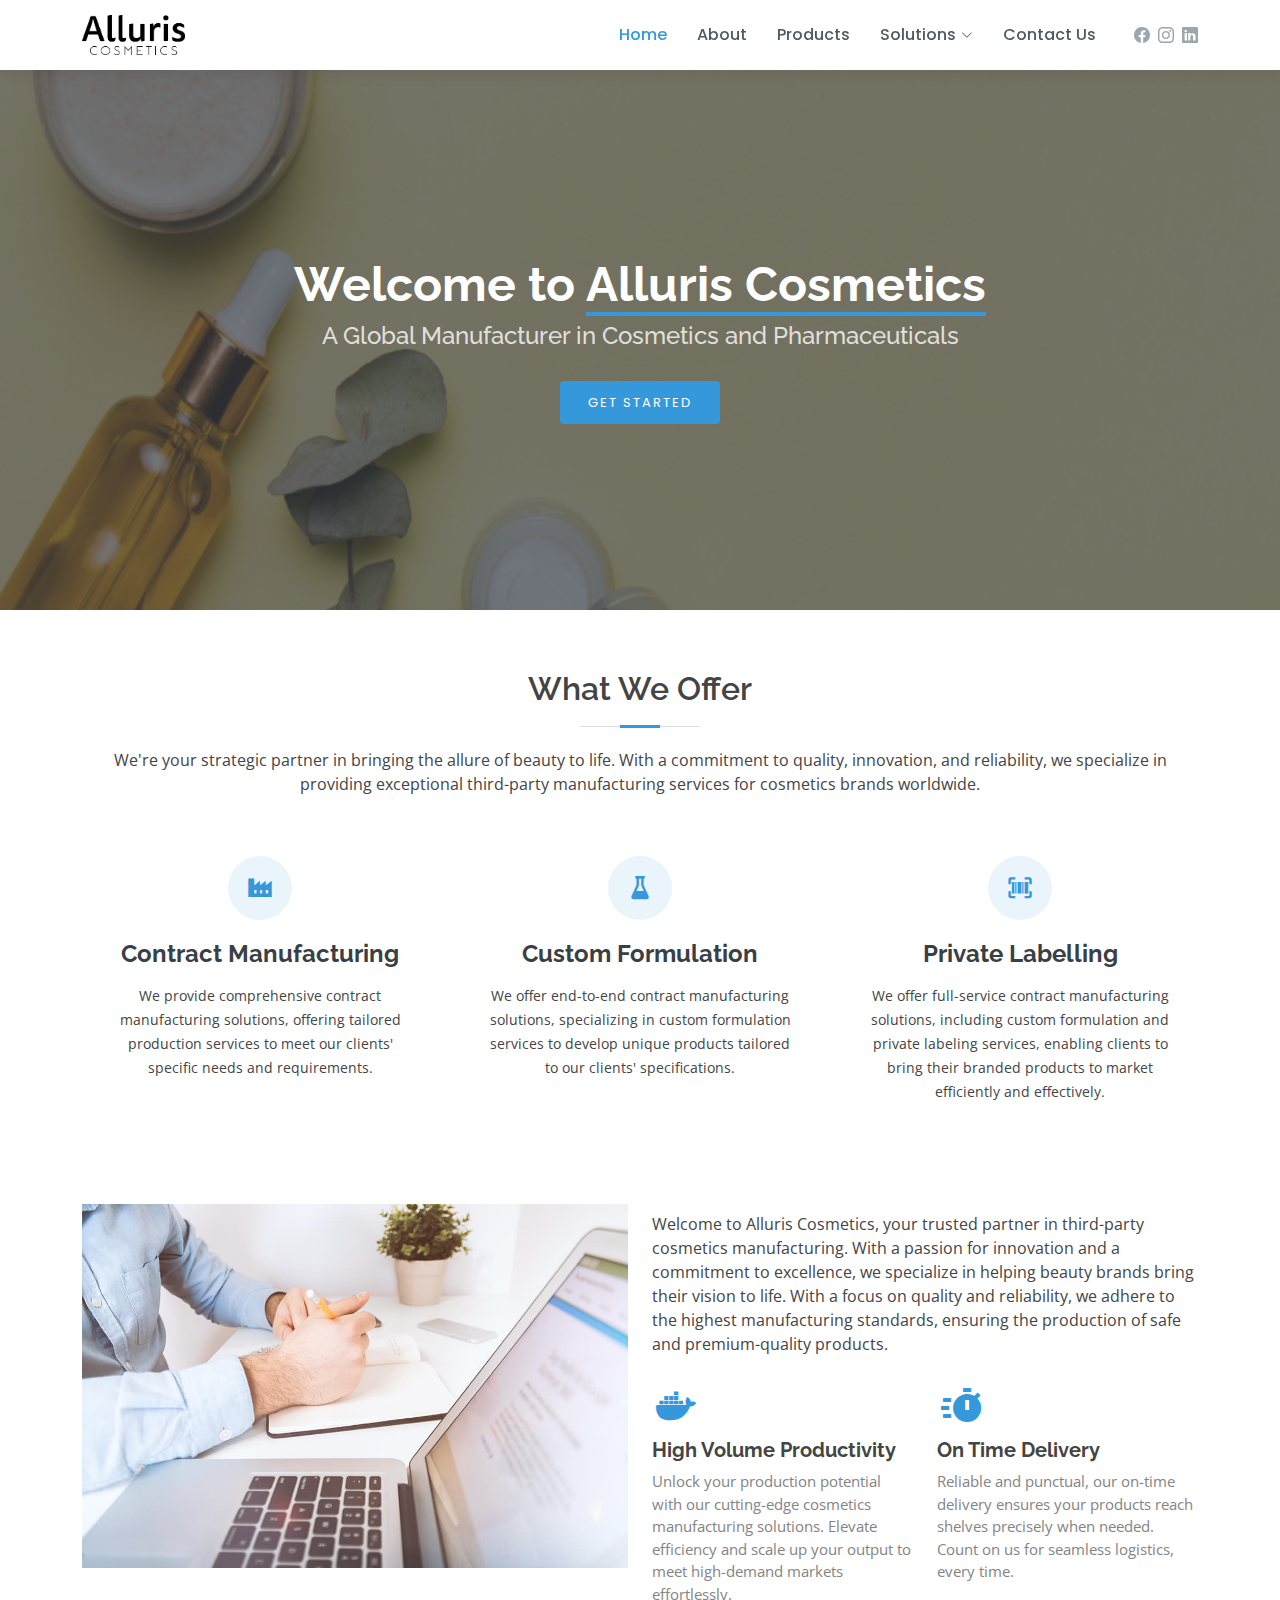
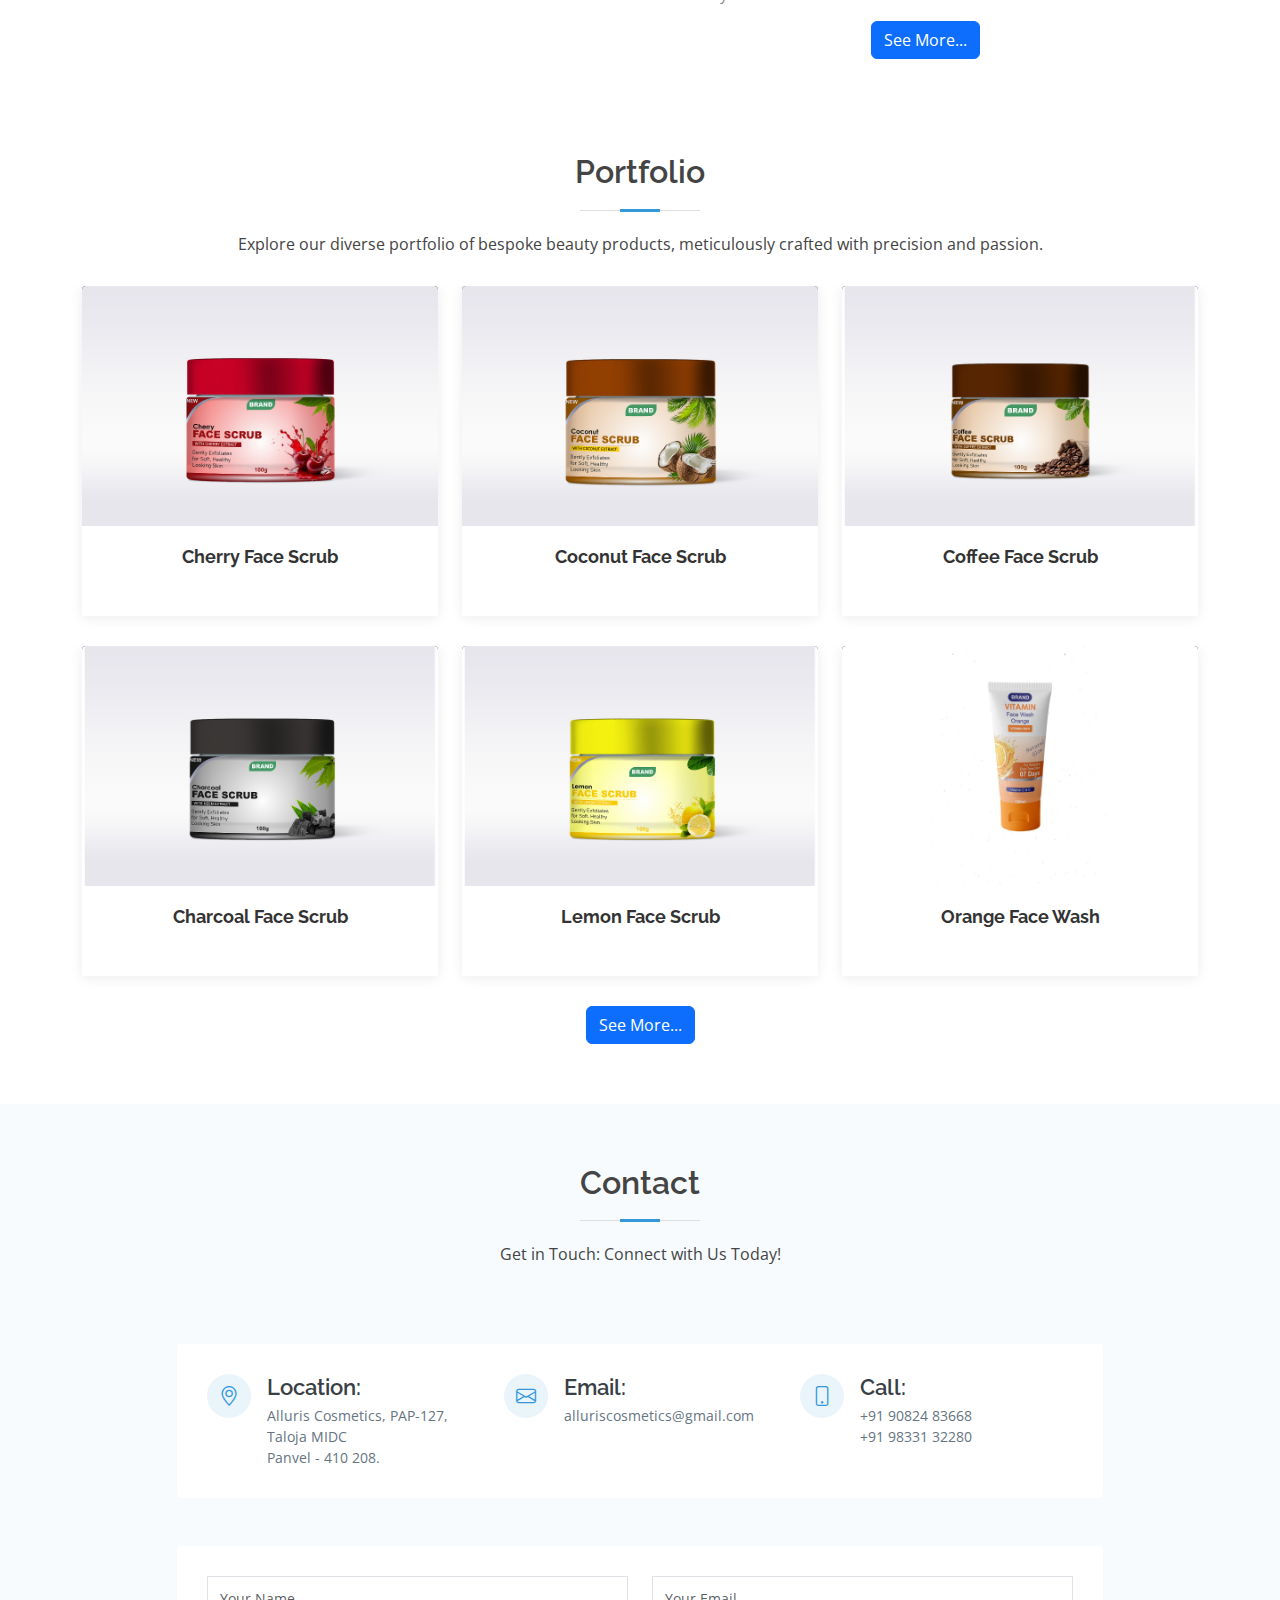
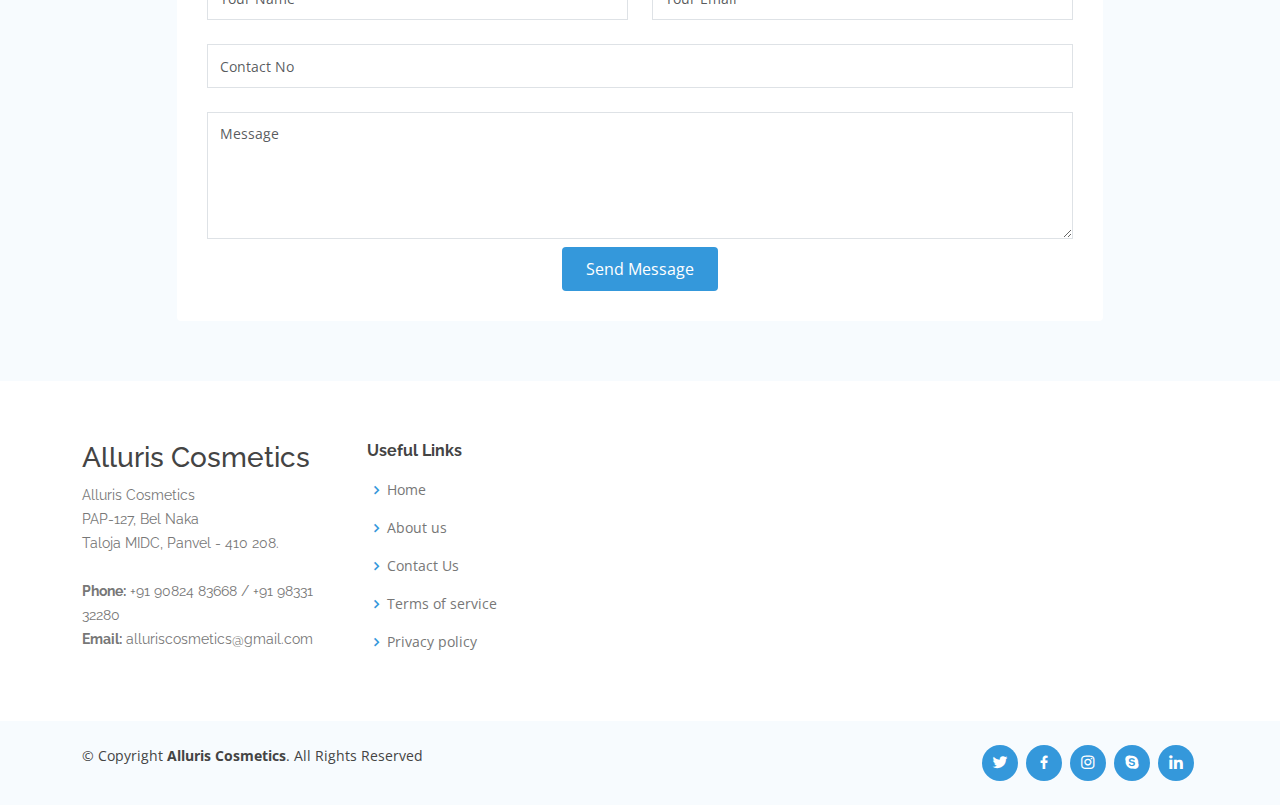
==== commit 7f71f5a8: "new updates" ====
--- a/index.html
+++ b/index.html
@@ -51,9 +51,9 @@
         <ul>
           <li><a class="nav-link scrollto active" href="index.html">Home</a></li>
           <li><a class="nav-link scrollto" href="aboutus.html">About</a></li>
-          <li><a class="nav-link scrollto " href="portfolio.html">Portfolio</a></li>
+          <li><a class="nav-link scrollto " href="portfolio.html">Products</a></li>
           
-           <li class="dropdown"><a href="#"><span>Services</span> <i class="bi bi-chevron-down"></i></a>
+           <li class="dropdown"><a href="#"><span>Solutions</span> <i class="bi bi-chevron-down"></i></a>
             <ul>
               <li><a href="privatelabelling.html">Private Labelling</a></li>
               <!--<li class="dropdown"><a href="#"><span>Deep Drop Down</span> <i class="bi bi-chevron-right"></i></a>
@@ -70,7 +70,7 @@
               <li><a href="#">Business Opportunities</a></li>
             </ul>
           </li>
-          <li><a class="nav-link scrollto" href="contactus.html">Contact</a></li>
+          <li><a class="nav-link scrollto" href="contactus.html">Contact Us</a></li>
         </ul>
         <i class="bi bi-list mobile-nav-toggle"></i>
       </nav><!-- .navbar -->
@@ -100,8 +100,9 @@
       <div class="container">
 
         <div class="section-title">
-          <h2>What We Do</h2>
-          <p>We offer complete contract manufacturing solutions, including custom formulation and private labeling services, to efficiently bring our clients' products to market.</p>
+          <h2>What We Offer</h2>
+          <p>We're your strategic partner in bringing the allure of beauty to life. With a commitment to quality, innovation, and reliability, we specialize in providing exceptional third-party manufacturing services for cosmetics brands worldwide.
+          </p>
         </div>
 
         <div class="row">
@@ -143,9 +144,10 @@
             <img src="assets/img/about.jpg" class="img-fluid" alt="">
           </div>
           <div class="col-lg-6 pt-4 pt-lg-0">
-            <h3>About Us</h3>
+            <h3></h3>
             <p>
-              Alluris Cosmetics is your trusted partner in the beauty industry, delivering top-tier contract manufacturing services tailored to your brand's needs. As newcomers to the scene, we bring a fresh perspective and a commitment to quality. Our expertise lies in custom formulations and private labeling, ensuring your products stand out in the market. Let us be your partner in turning your beauty dreams into reality.
+              Welcome to Alluris Cosmetics, your trusted partner in third-party cosmetics manufacturing. With a passion for innovation and a commitment to excellence, we specialize in helping beauty brands bring their vision to life. With a focus on quality and reliability, we adhere to the highest manufacturing standards, ensuring the production of safe and premium-quality products.
+
             </p>
            <!-- <ul>
               <li><i class="bx bx-check-double"></i> Ullamco laboris nisi ut aliquip ex ea commodo consequat.</li>
@@ -164,7 +166,11 @@
                 <p>Reliable and punctual, our on-time delivery ensures your products reach shelves precisely when needed. Count on us for seamless logistics, every time.</p>
               </div>
             </div>
-
+                <div class="text-center">
+                <a href="aboutus.html"
+                <button class="btn btn-primary" type="submit"> See More...</button>
+              </a>
+              </div>
           </div>
         </div>
 
@@ -410,7 +416,8 @@
             <ul>
               <li><i class="bx bx-chevron-right"></i> <a href="index.html">Home</a></li>
               <li><i class="bx bx-chevron-right"></i> <a href="aboutus.html">About us</a></li>
-              <li><i class="bx bx-chevron-right"></i> <a href="privatelabelling.html">Services</a></li>
+              <li><i class="bx bx-chevron-right"></i> <a href="contactus.html">Contact Us</a></li>
+              <!--<li><i class="bx bx-chevron-right"></i> <a href="privatelabelling.html">Services</a></li>-->
               <li><i class="bx bx-chevron-right"></i> <a href="terms.html">Terms of service</a></li>
               <li><i class="bx bx-chevron-right"></i> <a href="privacy.html">Privacy policy</a></li>
             </ul>
